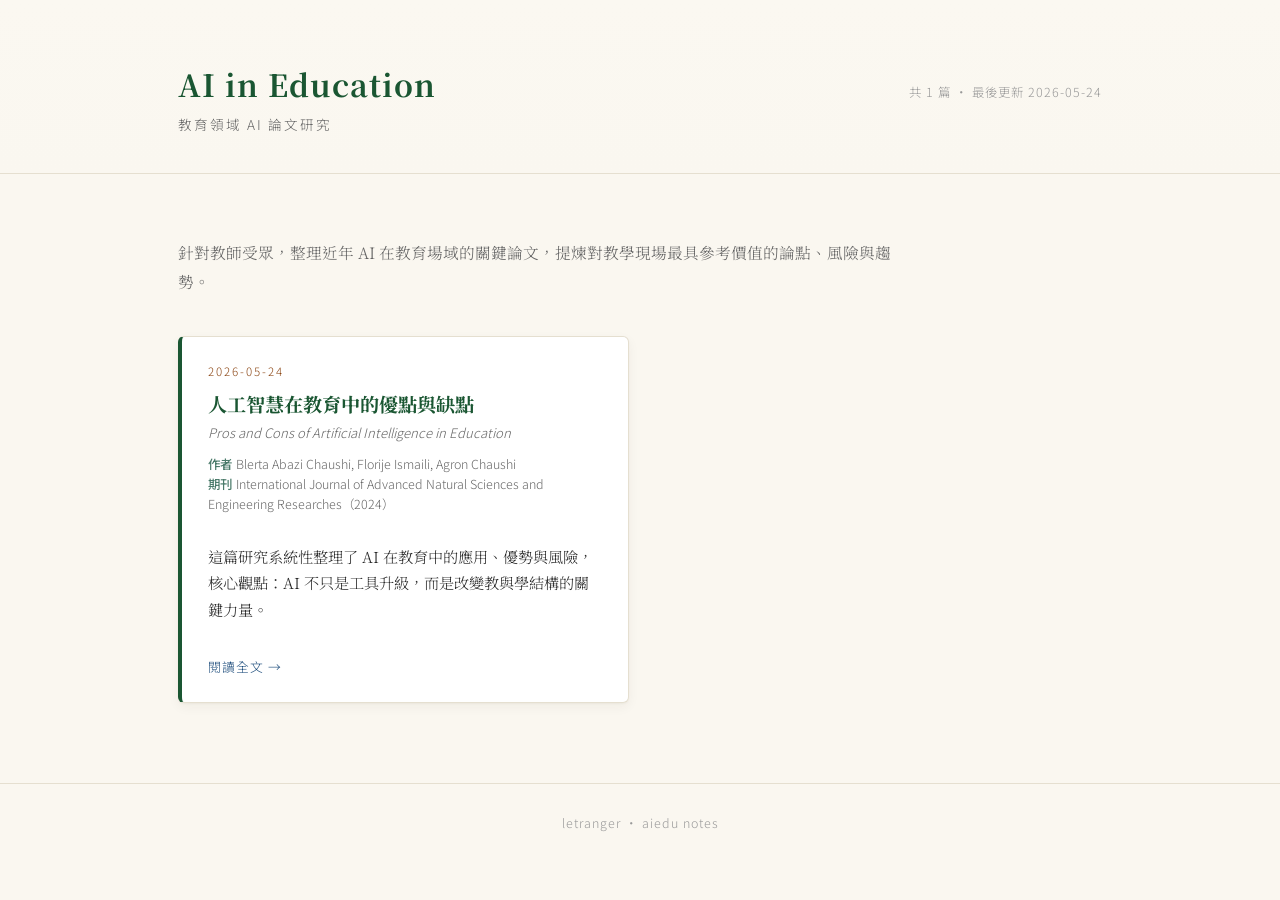
==== index.html @ 19902842 "Initial commit: aiedu paper notes site - Card-based static site for AI in education paper analyses -" ====
<!DOCTYPE html>
<html lang="zh-Hant">
<head>
<meta charset="UTF-8">
<meta name="viewport" content="width=device-width, initial-scale=1.0">
<title>AI in Education — 教育領域 AI 論文研究</title>
<link rel="stylesheet" href="static/style.css">
</head>
<body>
<header class="site-header">
  <div class="container">
    <div>
      <h1 class="site-title"><a href="index.html">AI in Education</a></h1>
      <div class="site-subtitle">教育領域 AI 論文研究</div>
    </div>
    <div class="site-meta">共 1 篇 · 最後更新 2026-05-24</div>
  </div>
</header>

<main class="index">
  <div class="container">
    <p class="intro">針對教師受眾，整理近年 AI 在教育場域的關鍵論文，提煉對教學現場最具參考價值的論點、風險與趨勢。</p>
    <div class="card-grid">
      <a class="paper-card" href="p/pros_cons_ai_edu.html">
        <div class="pc-date">2026-05-24</div>
        <h2 class="pc-title">人工智慧在教育中的優點與缺點</h2>
        <div class="pc-original">Pros and Cons of Artificial Intelligence in Education</div>
        <div class="pc-meta">
          <div><strong>作者</strong>Blerta Abazi Chaushi, Florije Ismaili, Agron Chaushi</div>
          <div><strong>期刊</strong>International Journal of Advanced Natural Sciences and Engineering Researches（2024）</div>
        </div>
        <p class="pc-abstract">這篇研究系統性整理了 AI 在教育中的應用、優勢與風險，核心觀點：AI 不只是工具升級，而是改變教與學結構的關鍵力量。</p>
        <div class="pc-cta">閱讀全文 →</div>
      </a>
    </div>
  </div>
</main>

<footer class="site-footer">
  <div class="container">letranger · aiedu notes</div>
</footer>
</body>
</html>
---- static/style.css ----
/* ============================================================
   AI in Education — Paper Notes
   Palette inspired by muse.css: 墨綠 / 深藍 / 赭褐 on 暖白
   ============================================================ */
@import url('https://fonts.googleapis.com/css2?family=Noto+Serif+TC:wght@300;400;600;700;900&family=Noto+Sans+TC:wght@300;400;500;700&display=swap');

:root {
  --c-primary:    #1a5632;   /* 墨綠 */
  --c-secondary:  #1a4a7a;   /* 深藍 */
  --c-accent:     #8b4513;   /* 赭褐 */
  --c-subtle:     #4a7a6a;   /* 灰綠 */
  --c-text:       #2c2c2c;
  --c-text-light: #666;
  --c-text-dim:   #999;
  --c-bg:         #faf7f0;   /* 暖白底 */
  --c-bg-card:    #ffffff;
  --c-bg-soft:    #f3efe5;
  --c-border:     #e5dfd0;
  --c-border-soft:#eee6d3;
  --c-link:       #1a5a9c;
  --c-link-visit: #6a5aac;
  --font-serif:   'Noto Serif TC', Georgia, 'Songti SC', serif;
  --font-sans:    'Noto Sans TC', -apple-system, BlinkMacSystemFont, sans-serif;
  --radius:       6px;
  --shadow-card:  0 1px 2px rgba(60,40,20,.04), 0 4px 12px rgba(60,40,20,.05);
  --shadow-hover: 0 2px 4px rgba(60,40,20,.06), 0 12px 28px rgba(60,40,20,.10);
}

* { box-sizing: border-box; }
html { scroll-behavior: smooth; }
body {
  margin: 0;
  background: var(--c-bg);
  color: var(--c-text);
  font-family: var(--font-serif);
  font-weight: 300;
  line-height: 1.85;
  -webkit-font-smoothing: antialiased;
}

.container { max-width: 980px; margin: 0 auto; padding: 0 28px; }

/* ===== Site header ===== */
.site-header {
  border-bottom: 1px solid var(--c-border);
  background: linear-gradient(180deg, #fbf8f1 0%, var(--c-bg) 100%);
  padding: 56px 0 36px;
}
.site-header .container { display: flex; align-items: baseline; justify-content: space-between; flex-wrap: wrap; gap: 16px; }
.site-title {
  font-family: var(--font-serif);
  font-weight: 700;
  font-size: 1.9rem;
  color: var(--c-primary);
  letter-spacing: 1px;
  margin: 0;
}
.site-title a { color: inherit; text-decoration: none; }
.site-subtitle {
  font-family: var(--font-sans);
  font-size: 0.85rem;
  color: var(--c-text-light);
  letter-spacing: 2px;
}
.site-meta {
  font-family: var(--font-sans);
  font-size: 0.78rem;
  color: var(--c-text-dim);
  letter-spacing: 1px;
}

/* ===== Index: card grid ===== */
main.index { padding: 48px 0 80px; }
.intro {
  margin-bottom: 40px;
  color: var(--c-text-light);
  font-size: 0.98rem;
  max-width: 720px;
}
.card-grid {
  display: grid;
  grid-template-columns: 1fr;
  gap: 22px;
}
@media (min-width: 720px) {
  .card-grid { grid-template-columns: 1fr 1fr; }
}

.paper-card {
  display: flex; flex-direction: column;
  background: var(--c-bg-card);
  border: 1px solid var(--c-border);
  border-left: 4px solid var(--c-primary);
  border-radius: var(--radius);
  padding: 24px 26px;
  box-shadow: var(--shadow-card);
  transition: transform .2s ease, box-shadow .2s ease, border-left-color .2s ease;
  text-decoration: none;
  color: inherit;
}
.paper-card:hover {
  transform: translateY(-2px);
  box-shadow: var(--shadow-hover);
  border-left-color: var(--c-secondary);
}
.paper-card .pc-date {
  font-family: var(--font-sans);
  font-size: 0.72rem;
  letter-spacing: 2px;
  color: var(--c-accent);
  text-transform: uppercase;
  margin-bottom: 8px;
}
.paper-card .pc-title {
  font-family: var(--font-serif);
  font-weight: 700;
  font-size: 1.2rem;
  color: var(--c-primary);
  line-height: 1.45;
  margin: 0 0 6px;
}
.paper-card .pc-original {
  font-family: var(--font-sans);
  font-style: italic;
  font-size: 0.82rem;
  color: var(--c-text-light);
  margin-bottom: 12px;
  line-height: 1.4;
}
.paper-card .pc-meta {
  font-family: var(--font-sans);
  font-size: 0.78rem;
  color: var(--c-text-light);
  margin-bottom: 14px;
  line-height: 1.6;
}
.paper-card .pc-meta strong {
  font-weight: 500;
  color: var(--c-subtle);
  margin-right: 4px;
}
.paper-card .pc-abstract {
  font-size: 0.95rem;
  color: var(--c-text);
  line-height: 1.75;
  flex-grow: 1;
}
.paper-card .pc-cta {
  margin-top: 16px;
  font-family: var(--font-sans);
  font-size: 0.8rem;
  color: var(--c-secondary);
  letter-spacing: 1px;
}
.paper-card:hover .pc-cta { color: var(--c-primary); }

/* ===== Paper page ===== */
.paper-header {
  padding: 48px 0 28px;
  border-bottom: 1px solid var(--c-border);
  background: linear-gradient(180deg, #fbf8f1 0%, var(--c-bg) 100%);
}
.back-link {
  font-family: var(--font-sans);
  font-size: 0.8rem;
  color: var(--c-text-light);
  text-decoration: none;
  letter-spacing: 1px;
}
.back-link:hover { color: var(--c-primary); }
.paper-date {
  display: inline-block;
  margin-top: 18px;
  font-family: var(--font-sans);
  font-size: 0.72rem;
  letter-spacing: 3px;
  color: var(--c-accent);
  text-transform: uppercase;
}
.paper-title {
  font-family: var(--font-serif);
  font-weight: 900;
  font-size: 2rem;
  color: var(--c-primary);
  line-height: 1.4;
  margin: 8px 0 6px;
}
.paper-original-title {
  font-family: var(--font-sans);
  font-style: italic;
  color: var(--c-text-light);
  font-size: 1rem;
  margin-bottom: 18px;
}
.paper-meta-block {
  font-family: var(--font-sans);
  font-size: 0.88rem;
  color: var(--c-text);
  background: var(--c-bg-soft);
  border: 1px solid var(--c-border-soft);
  border-radius: var(--radius);
  padding: 16px 20px;
  margin-top: 8px;
  line-height: 1.9;
}
.paper-meta-block .row { display: flex; gap: 8px; }
.paper-meta-block .label {
  flex: 0 0 84px;
  color: var(--c-subtle);
  font-weight: 500;
  letter-spacing: 1px;
}
.paper-meta-block a { color: var(--c-link); text-decoration: none; border-bottom: 1px dashed var(--c-link); }
.paper-meta-block a:hover { color: var(--c-primary); border-bottom-style: solid; }

.abstract-block {
  margin: 28px 0 0;
  padding: 18px 22px;
  border-left: 4px solid var(--c-secondary);
  background: #eef3f9;
  border-radius: 0 var(--radius) var(--radius) 0;
  font-size: 1rem;
  color: var(--c-text);
}
.abstract-block .label {
  display: block;
  font-family: var(--font-sans);
  font-size: 0.72rem;
  letter-spacing: 3px;
  color: var(--c-secondary);
  margin-bottom: 6px;
  text-transform: uppercase;
}

/* ===== Article body (org-exported HTML) ===== */
article.paper-body {
  padding: 40px 0 80px;
  font-size: 1rem;
}
article.paper-body h1,
article.paper-body h2,
article.paper-body h3,
article.paper-body h4 {
  font-family: var(--font-serif);
  line-height: 1.4;
}
article.paper-body h2 {
  margin: 48px 0 16px;
  padding: 8px 14px;
  color: var(--c-secondary);
  font-size: 1.45rem;
  font-weight: 700;
  border-left: 6px solid var(--c-secondary);
  background: #eef3f9;
  border-radius: 0 var(--radius) var(--radius) 0;
}
article.paper-body h3 {
  margin: 32px 0 12px;
  padding: 5px 12px;
  color: var(--c-primary);
  font-size: 1.18rem;
  font-weight: 700;
  border-left: 5px solid var(--c-primary);
  border-bottom: 1px solid var(--c-border);
}
article.paper-body h4 {
  margin: 24px 0 10px;
  padding: 3px 10px;
  color: var(--c-accent);
  font-size: 1.05rem;
  font-weight: 700;
  border-left: 4px solid var(--c-accent);
}
article.paper-body p { margin: 0 0 16px; }
article.paper-body ul,
article.paper-body ol {
  margin: 0 0 18px;
  padding-left: 28px;
}
article.paper-body li { margin-bottom: 6px; }
article.paper-body a {
  color: var(--c-link);
  text-decoration: none;
  border-bottom: 1px dashed var(--c-link);
}
article.paper-body a:hover { color: var(--c-primary); border-bottom-style: solid; }
article.paper-body strong { color: var(--c-accent); font-weight: 700; }
article.paper-body blockquote {
  margin: 18px 0;
  padding: 10px 18px;
  border-left: 4px solid var(--c-subtle);
  background: var(--c-bg-soft);
  color: var(--c-text-light);
  border-radius: 0 var(--radius) var(--radius) 0;
}
article.paper-body code {
  font-family: 'SF Mono', Menlo, Consolas, monospace;
  font-size: 0.92em;
  background: #f1ede0;
  padding: 1px 6px;
  border-radius: 3px;
  color: var(--c-accent);
}

/* ===== Footer ===== */
.site-footer {
  border-top: 1px solid var(--c-border);
  padding: 28px 0;
  font-family: var(--font-sans);
  font-size: 0.78rem;
  color: var(--c-text-dim);
  text-align: center;
  letter-spacing: 1px;
}
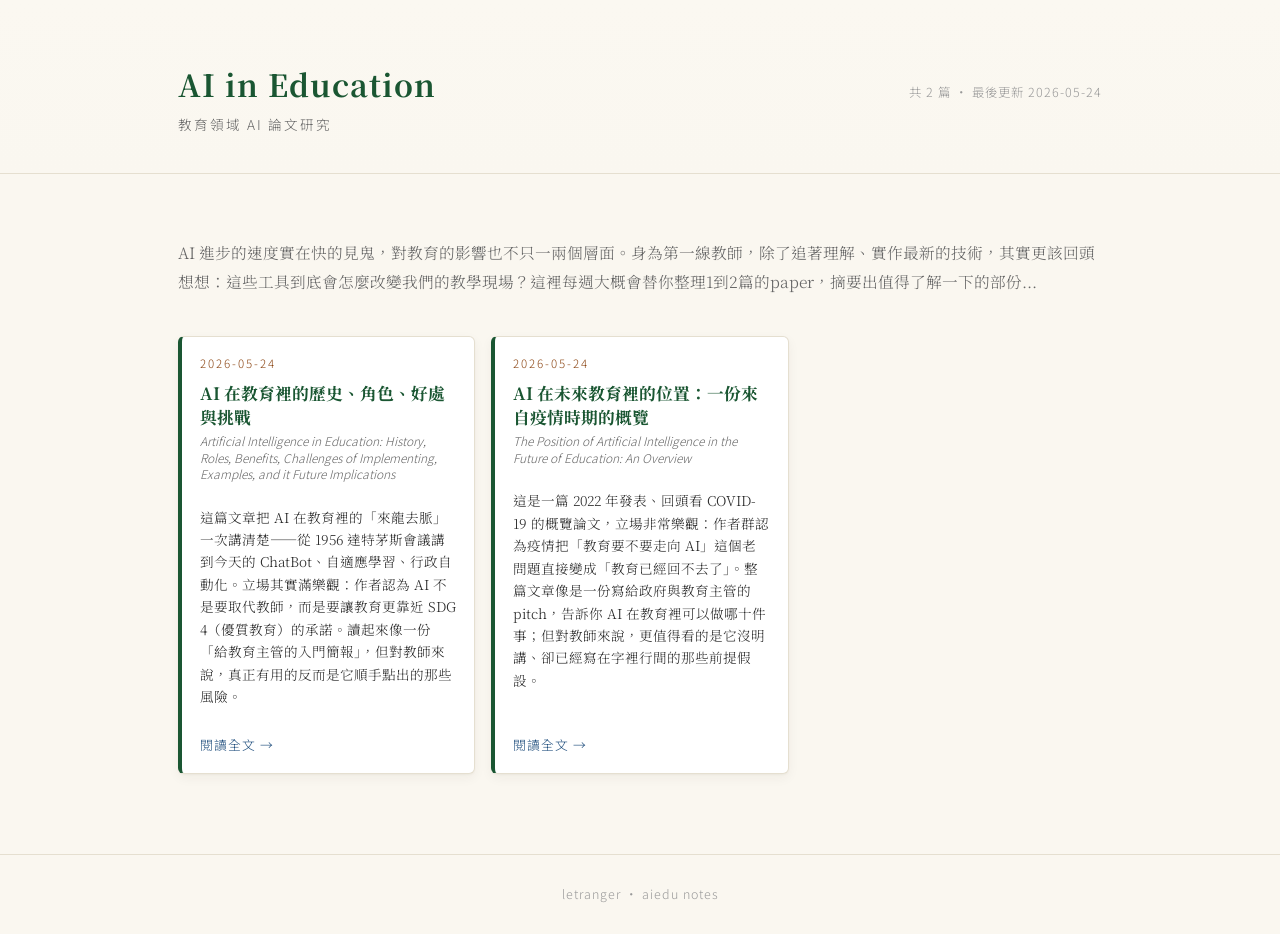
==== commit fda77469: "update notes (2026-05-24) - Queue 4 papers for later posting; index now shows 2 - Slim index cards: " ====
--- a/index.html
+++ b/index.html
@@ -13,23 +13,26 @@
       <h1 class="site-title"><a href="index.html">AI in Education</a></h1>
       <div class="site-subtitle">教育領域 AI 論文研究</div>
     </div>
-    <div class="site-meta">共 1 篇 · 最後更新 2026-05-24</div>
+    <div class="site-meta">共 2 篇 · 最後更新 2026-05-24</div>
   </div>
 </header>
 
 <main class="index">
   <div class="container">
-    <p class="intro">針對教師受眾，整理近年 AI 在教育場域的關鍵論文，提煉對教學現場最具參考價值的論點、風險與趨勢。</p>
+    <p class="intro">AI 進步的速度實在快的見鬼，對教育的影響也不只一兩個層面。身為第一線教師，除了追著理解、實作最新的技術，其實更該回頭想想：這些工具到底會怎麼改變我們的教學現場？這裡每週大概會替你整理1到2篇的paper，摘要出值得了解一下的部份...</p>
     <div class="card-grid">
-      <a class="paper-card" href="p/pros_cons_ai_edu.html">
+      <a class="paper-card" href="p/artificial_intelligence_in_education_his.html">
         <div class="pc-date">2026-05-24</div>
-        <h2 class="pc-title">人工智慧在教育中的優點與缺點</h2>
-        <div class="pc-original">Pros and Cons of Artificial Intelligence in Education</div>
-        <div class="pc-meta">
-          <div><strong>作者</strong>Blerta Abazi Chaushi, Florije Ismaili, Agron Chaushi</div>
-          <div><strong>期刊</strong>International Journal of Advanced Natural Sciences and Engineering Researches（2024）</div>
-        </div>
-        <p class="pc-abstract">這篇研究系統性整理了 AI 在教育中的應用、優勢與風險，核心觀點：AI 不只是工具升級，而是改變教與學結構的關鍵力量。</p>
+        <h2 class="pc-title">AI 在教育裡的歷史、角色、好處與挑戰</h2>
+        <div class="pc-original">Artificial Intelligence in Education: History, Roles, Benefits, Challenges of Implementing, Examples, and it Future Implications</div>
+        <p class="pc-abstract">這篇文章把 AI 在教育裡的「來龍去脈」一次講清楚——從 1956 達特茅斯會議講到今天的 ChatBot、自適應學習、行政自動化。立場其實滿樂觀：作者認為 AI 不是要取代教師，而是要讓教育更靠近 SDG 4（優質教育）的承諾。讀起來像一份「給教育主管的入門簡報」，但對教師來說，真正有用的反而是它順手點出的那些風險。</p>
+        <div class="pc-cta">閱讀全文 →</div>
+      </a>
+      <a class="paper-card" href="p/the_position_of_artificial_intelligence.html">
+        <div class="pc-date">2026-05-24</div>
+        <h2 class="pc-title">AI 在未來教育裡的位置：一份來自疫情時期的概覽</h2>
+        <div class="pc-original">The Position of Artificial Intelligence in the Future of Education: An Overview</div>
+        <p class="pc-abstract">這是一篇 2022 年發表、回頭看 COVID-19 的概覽論文，立場非常樂觀：作者群認為疫情把「教育要不要走向 AI」這個老問題直接變成「教育已經回不去了」。整篇文章像是一份寫給政府與教育主管的 pitch，告訴你 AI 在教育裡可以做哪十件事；但對教師來說，更值得看的是它沒明講、卻已經寫在字裡行間的那些前提假設。</p>
         <div class="pc-cta">閱讀全文 →</div>
       </a>
     </div>
--- a/static/style.css
+++ b/static/style.css
@@ -75,15 +75,14 @@
   margin-bottom: 40px;
   color: var(--c-text-light);
   font-size: 0.98rem;
-  max-width: 720px;
 }
 .card-grid {
   display: grid;
   grid-template-columns: 1fr;
-  gap: 22px;
+  gap: 16px;
 }
 @media (min-width: 720px) {
-  .card-grid { grid-template-columns: 1fr 1fr; }
+  .card-grid { grid-template-columns: 1fr 1fr 1fr; }
 }
 
 .paper-card {
@@ -92,7 +91,7 @@
   border: 1px solid var(--c-border);
   border-left: 4px solid var(--c-primary);
   border-radius: var(--radius);
-  padding: 24px 26px;
+  padding: 16px 18px;
   box-shadow: var(--shadow-card);
   transition: transform .2s ease, box-shadow .2s ease, border-left-color .2s ease;
   text-decoration: none;
@@ -114,18 +113,18 @@
 .paper-card .pc-title {
   font-family: var(--font-serif);
   font-weight: 700;
-  font-size: 1.2rem;
+  font-size: 1.05rem;
   color: var(--c-primary);
-  line-height: 1.45;
-  margin: 0 0 6px;
+  line-height: 1.4;
+  margin: 0 0 4px;
 }
 .paper-card .pc-original {
   font-family: var(--font-sans);
   font-style: italic;
-  font-size: 0.82rem;
-  color: var(--c-text-light);
-  margin-bottom: 12px;
-  line-height: 1.4;
+  font-size: 0.75rem;
+  color: var(--c-text-light);
+  margin-bottom: 10px;
+  line-height: 1.35;
 }
 .paper-card .pc-meta {
   font-family: var(--font-sans);
@@ -140,13 +139,13 @@
   margin-right: 4px;
 }
 .paper-card .pc-abstract {
-  font-size: 0.95rem;
+  font-size: 0.85rem;
   color: var(--c-text);
-  line-height: 1.75;
+  line-height: 1.65;
   flex-grow: 1;
 }
 .paper-card .pc-cta {
-  margin-top: 16px;
+  margin-top: 12px;
   font-family: var(--font-sans);
   font-size: 0.8rem;
   color: var(--c-secondary);
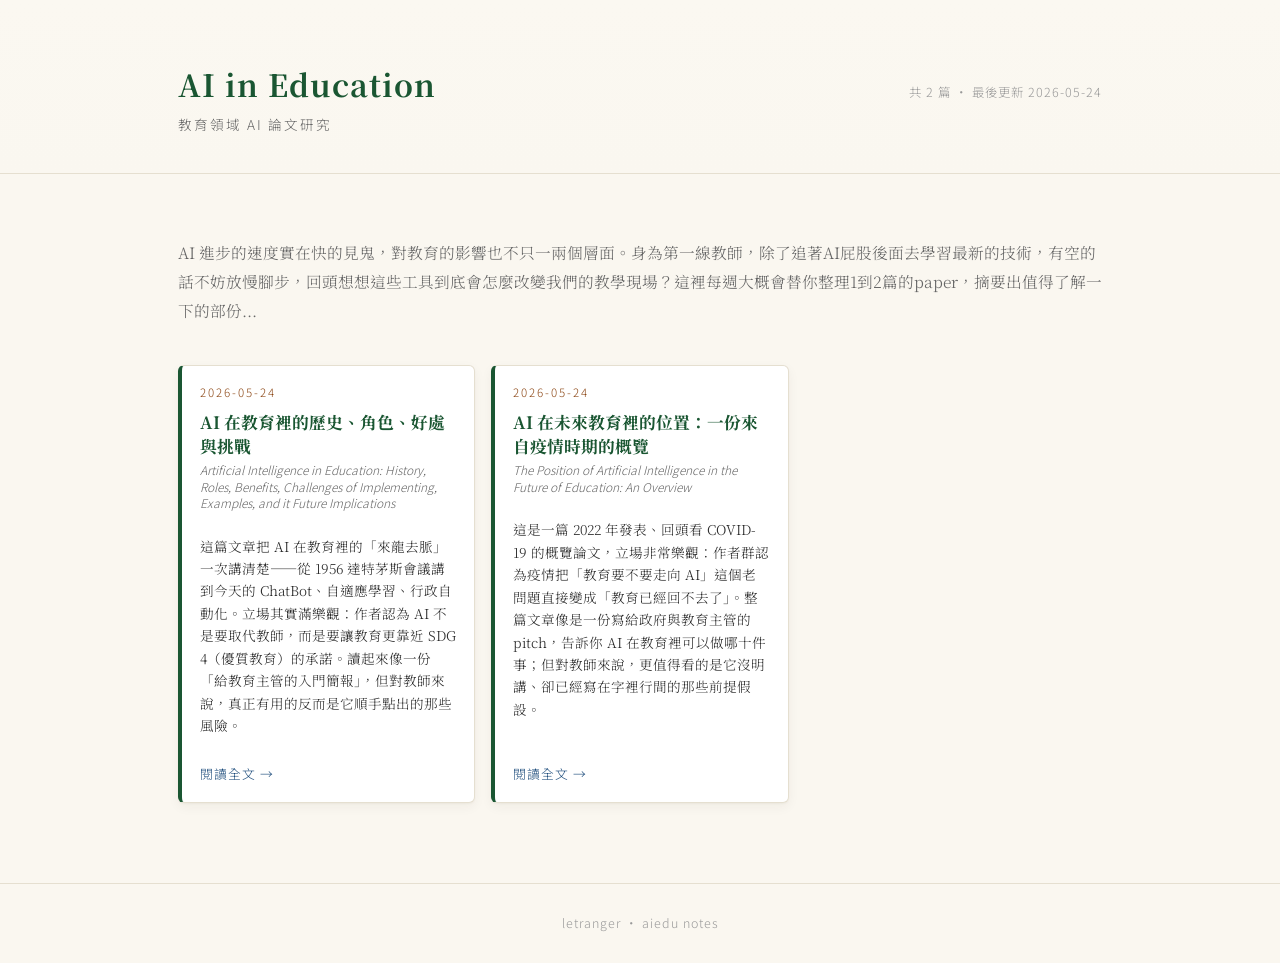
==== commit 5b6c5755: "update notes (2026-05-24)" ====
--- a/index.html
+++ b/index.html
@@ -19,7 +19,7 @@
 
 <main class="index">
   <div class="container">
-    <p class="intro">AI 進步的速度實在快的見鬼，對教育的影響也不只一兩個層面。身為第一線教師，除了追著理解、實作最新的技術，其實更該回頭想想：這些工具到底會怎麼改變我們的教學現場？這裡每週大概會替你整理1到2篇的paper，摘要出值得了解一下的部份...</p>
+    <p class="intro">AI 進步的速度實在快的見鬼，對教育的影響也不只一兩個層面。身為第一線教師，除了追著AI屁股後面去學習最新的技術，有空的話不妨放慢腳步，回頭想想這些工具到底會怎麼改變我們的教學現場？這裡每週大概會替你整理1到2篇的paper，摘要出值得了解一下的部份...</p>
     <div class="card-grid">
       <a class="paper-card" href="p/artificial_intelligence_in_education_his.html">
         <div class="pc-date">2026-05-24</div>
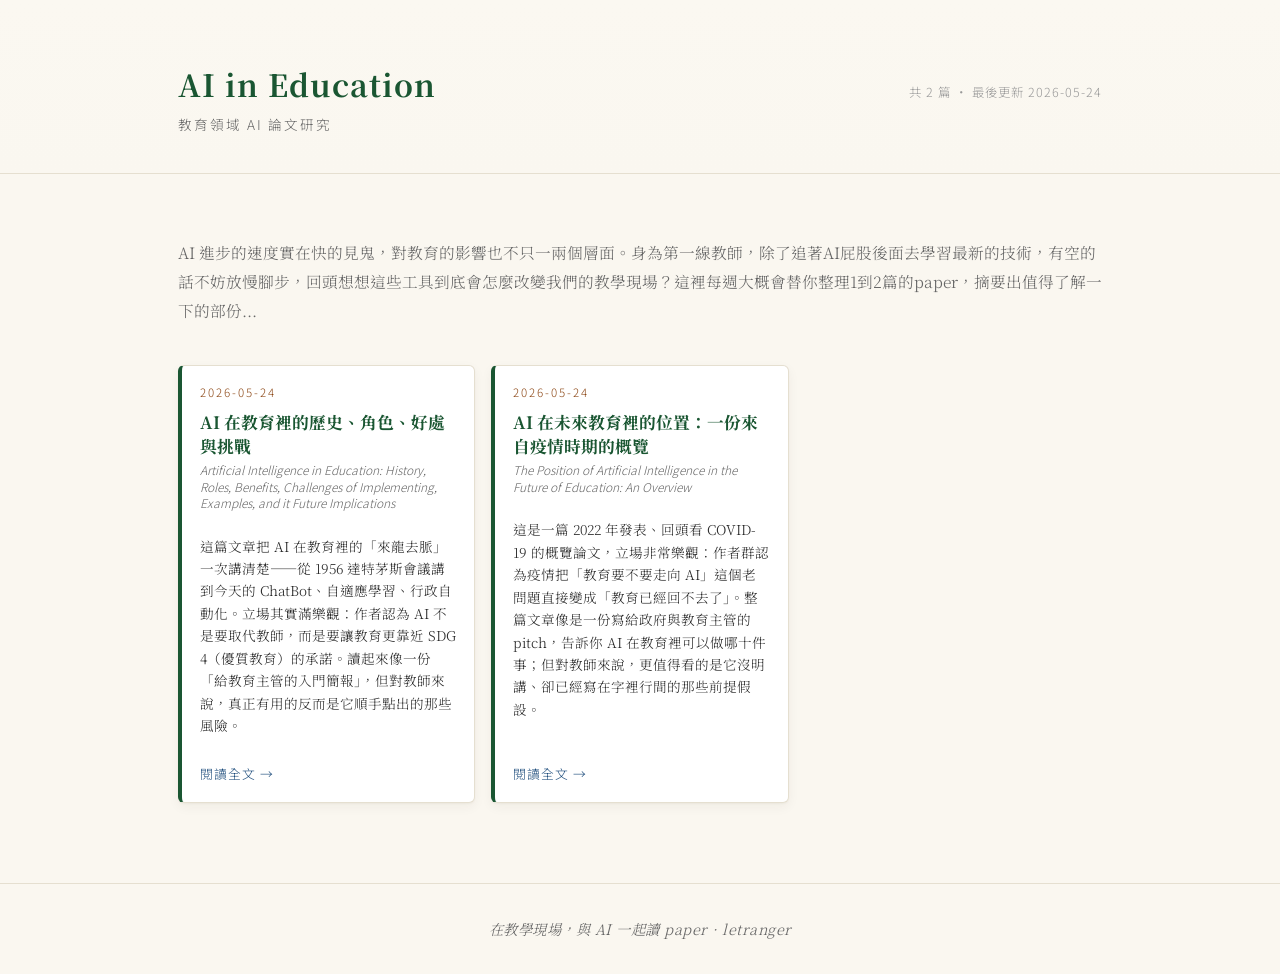
==== commit 554c8da2: "update notes (2026-05-24)" ====
--- a/index.html
+++ b/index.html
@@ -40,7 +40,7 @@
 </main>
 
 <footer class="site-footer">
-  <div class="container">letranger · aiedu notes</div>
+  <div class="container">在教學現場，與 AI 一起讀 paper · letranger</div>
 </footer>
 </body>
 </html>
--- a/static/style.css
+++ b/static/style.css
@@ -304,10 +304,11 @@
 /* ===== Footer ===== */
 .site-footer {
   border-top: 1px solid var(--c-border);
-  padding: 28px 0;
-  font-family: var(--font-sans);
-  font-size: 0.78rem;
-  color: var(--c-text-dim);
+  padding: 32px 0;
+  font-family: var(--font-serif);
+  font-style: italic;
+  font-size: 0.9rem;
+  color: var(--c-text-light);
   text-align: center;
-  letter-spacing: 1px;
-}
+  letter-spacing: 0.5px;
+}
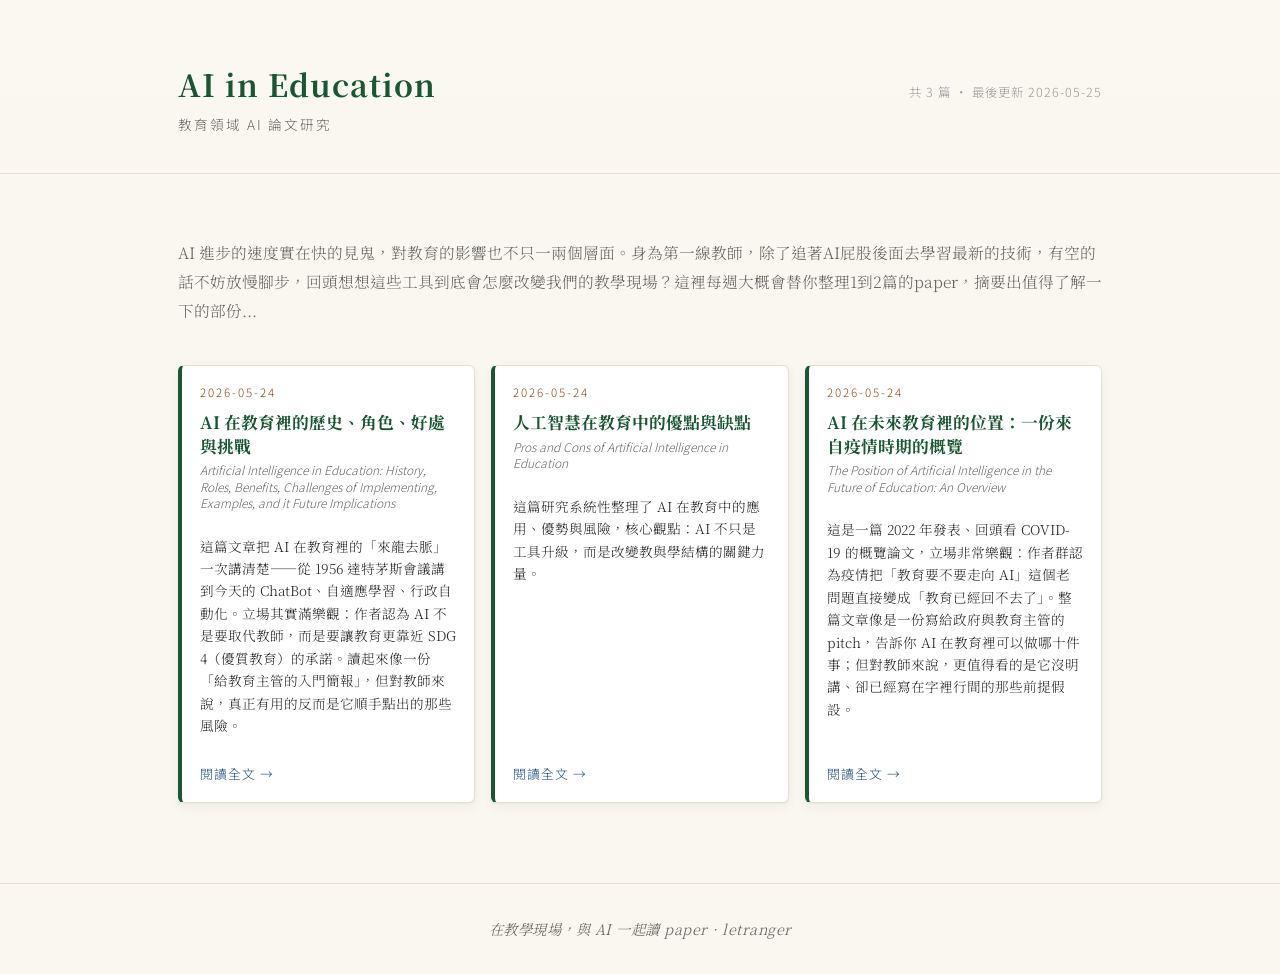
==== commit 5a81794f: "update notes (2026-05-25)" ====
--- a/index.html
+++ b/index.html
@@ -13,7 +13,7 @@
       <h1 class="site-title"><a href="index.html">AI in Education</a></h1>
       <div class="site-subtitle">教育領域 AI 論文研究</div>
     </div>
-    <div class="site-meta">共 2 篇 · 最後更新 2026-05-24</div>
+    <div class="site-meta">共 3 篇 · 最後更新 2026-05-25</div>
   </div>
 </header>
 
@@ -26,6 +26,13 @@
         <h2 class="pc-title">AI 在教育裡的歷史、角色、好處與挑戰</h2>
         <div class="pc-original">Artificial Intelligence in Education: History, Roles, Benefits, Challenges of Implementing, Examples, and it Future Implications</div>
         <p class="pc-abstract">這篇文章把 AI 在教育裡的「來龍去脈」一次講清楚——從 1956 達特茅斯會議講到今天的 ChatBot、自適應學習、行政自動化。立場其實滿樂觀：作者認為 AI 不是要取代教師，而是要讓教育更靠近 SDG 4（優質教育）的承諾。讀起來像一份「給教育主管的入門簡報」，但對教師來說，真正有用的反而是它順手點出的那些風險。</p>
+        <div class="pc-cta">閱讀全文 →</div>
+      </a>
+      <a class="paper-card" href="p/pros_cons_ai_edu.html">
+        <div class="pc-date">2026-05-24</div>
+        <h2 class="pc-title">人工智慧在教育中的優點與缺點</h2>
+        <div class="pc-original">Pros and Cons of Artificial Intelligence in Education</div>
+        <p class="pc-abstract">這篇研究系統性整理了 AI 在教育中的應用、優勢與風險，核心觀點：AI 不只是工具升級，而是改變教與學結構的關鍵力量。</p>
         <div class="pc-cta">閱讀全文 →</div>
       </a>
       <a class="paper-card" href="p/the_position_of_artificial_intelligence.html">
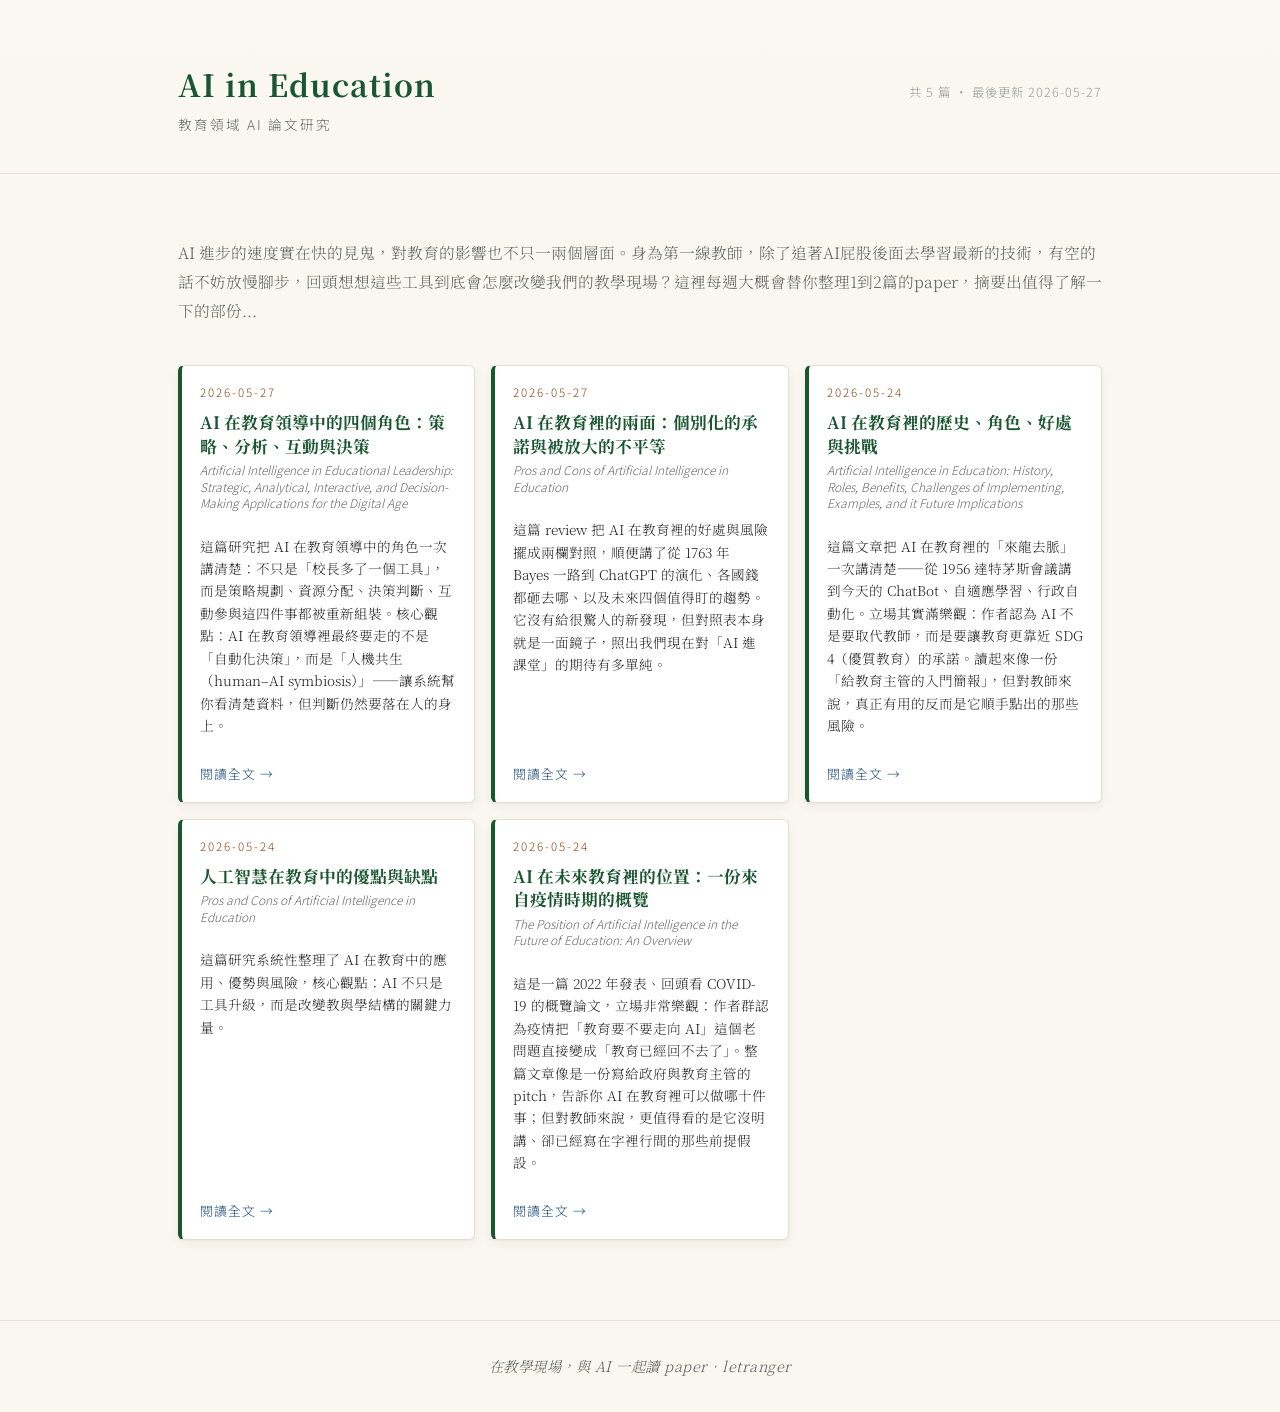
==== commit f6371f1b: "update notes (2026-05-27)" ====
--- a/index.html
+++ b/index.html
@@ -13,7 +13,7 @@
       <h1 class="site-title"><a href="index.html">AI in Education</a></h1>
       <div class="site-subtitle">教育領域 AI 論文研究</div>
     </div>
-    <div class="site-meta">共 3 篇 · 最後更新 2026-05-25</div>
+    <div class="site-meta">共 5 篇 · 最後更新 2026-05-27</div>
   </div>
 </header>
 
@@ -21,6 +21,20 @@
   <div class="container">
     <p class="intro">AI 進步的速度實在快的見鬼，對教育的影響也不只一兩個層面。身為第一線教師，除了追著AI屁股後面去學習最新的技術，有空的話不妨放慢腳步，回頭想想這些工具到底會怎麼改變我們的教學現場？這裡每週大概會替你整理1到2篇的paper，摘要出值得了解一下的部份...</p>
     <div class="card-grid">
+      <a class="paper-card" href="p/7044_articletext_20489_1_10_20250926.html">
+        <div class="pc-date">2026-05-27</div>
+        <h2 class="pc-title">AI 在教育領導中的四個角色：策略、分析、互動與決策</h2>
+        <div class="pc-original">Artificial Intelligence in Educational Leadership: Strategic, Analytical, Interactive, and Decision-Making Applications for the Digital Age</div>
+        <p class="pc-abstract">這篇研究把 AI 在教育領導中的角色一次講清楚：不只是「校長多了一個工具」，而是策略規劃、資源分配、決策判斷、互動參與這四件事都被重新組裝。核心觀點：AI 在教育領導裡最終要走的不是「自動化決策」，而是「人機共生（human–AI symbiosis）」——讓系統幫你看清楚資料，但判斷仍然要落在人的身上。</p>
+        <div class="pc-cta">閱讀全文 →</div>
+      </a>
+      <a class="paper-card" href="p/pros_and_cons_of_artificial_intelligence.html">
+        <div class="pc-date">2026-05-27</div>
+        <h2 class="pc-title">AI 在教育裡的兩面：個別化的承諾與被放大的不平等</h2>
+        <div class="pc-original">Pros and Cons of Artificial Intelligence in Education</div>
+        <p class="pc-abstract">這篇 review 把 AI 在教育裡的好處與風險擺成兩欄對照，順便講了從 1763 年 Bayes 一路到 ChatGPT 的演化、各國錢都砸去哪、以及未來四個值得盯的趨勢。它沒有給很驚人的新發現，但對照表本身就是一面鏡子，照出我們現在對「AI 進課堂」的期待有多單純。</p>
+        <div class="pc-cta">閱讀全文 →</div>
+      </a>
       <a class="paper-card" href="p/artificial_intelligence_in_education_his.html">
         <div class="pc-date">2026-05-24</div>
         <h2 class="pc-title">AI 在教育裡的歷史、角色、好處與挑戰</h2>
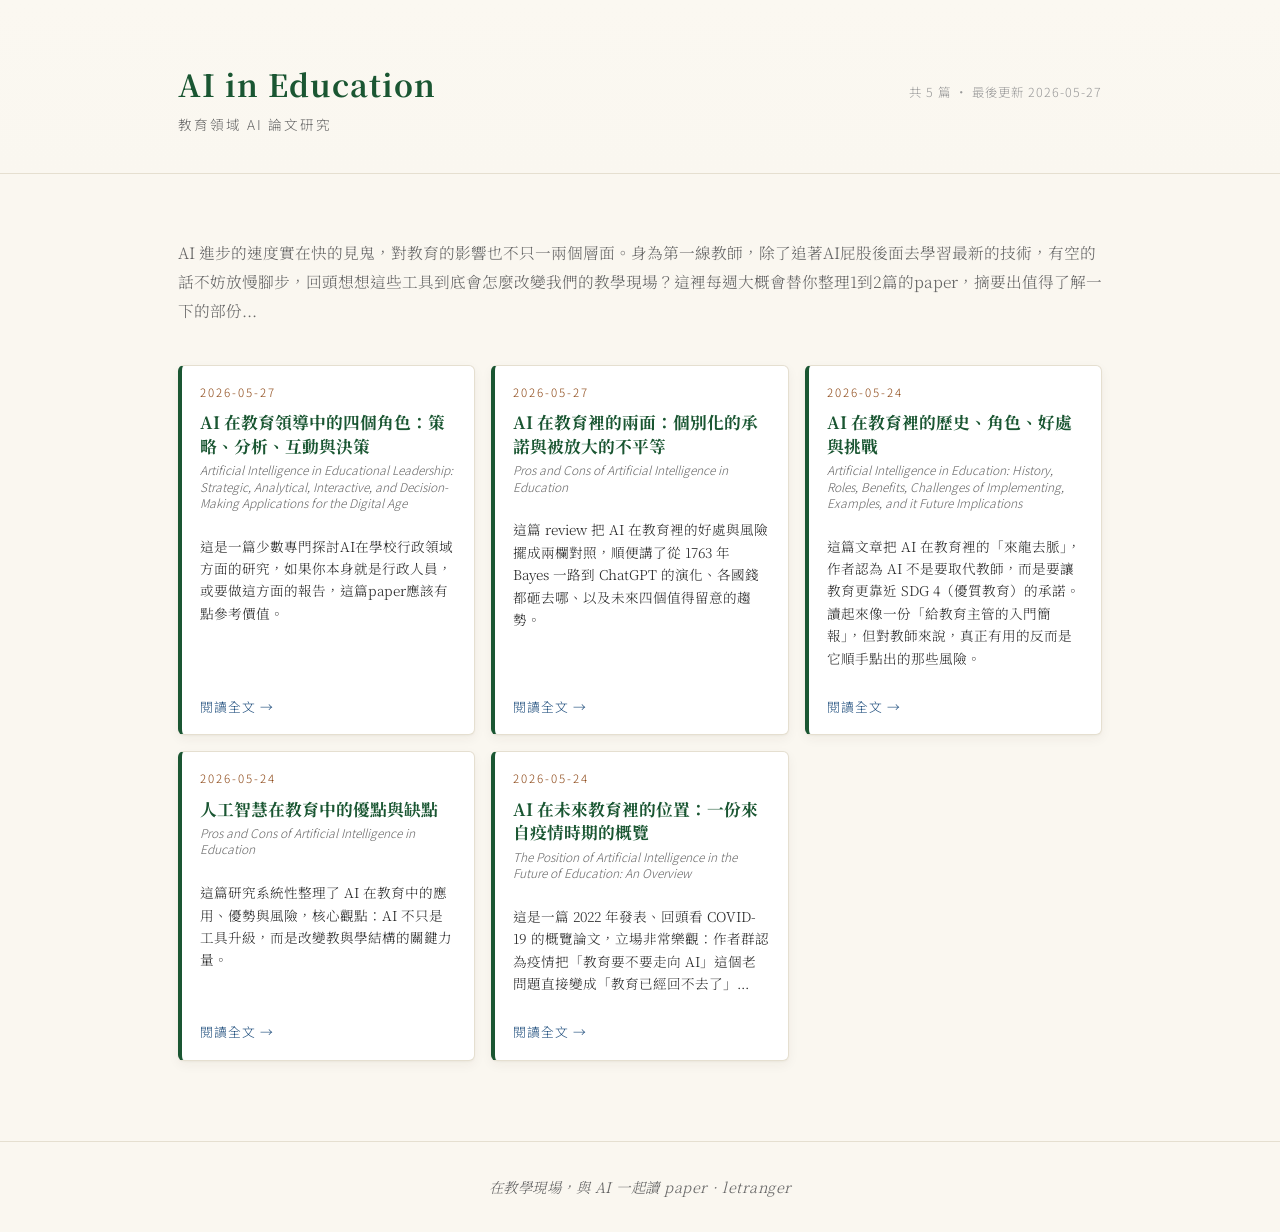
==== commit 83b808f4: "update notes (2026-05-27)" ====
--- a/index.html
+++ b/index.html
@@ -25,21 +25,21 @@
         <div class="pc-date">2026-05-27</div>
         <h2 class="pc-title">AI 在教育領導中的四個角色：策略、分析、互動與決策</h2>
         <div class="pc-original">Artificial Intelligence in Educational Leadership: Strategic, Analytical, Interactive, and Decision-Making Applications for the Digital Age</div>
-        <p class="pc-abstract">這篇研究把 AI 在教育領導中的角色一次講清楚：不只是「校長多了一個工具」，而是策略規劃、資源分配、決策判斷、互動參與這四件事都被重新組裝。核心觀點：AI 在教育領導裡最終要走的不是「自動化決策」，而是「人機共生（human–AI symbiosis）」——讓系統幫你看清楚資料，但判斷仍然要落在人的身上。</p>
+        <p class="pc-abstract">這是一篇少數專門探討AI在學校行政領域方面的研究，如果你本身就是行政人員，或要做這方面的報告，這篇paper應該有點參考價值。</p>
         <div class="pc-cta">閱讀全文 →</div>
       </a>
       <a class="paper-card" href="p/pros_and_cons_of_artificial_intelligence.html">
         <div class="pc-date">2026-05-27</div>
         <h2 class="pc-title">AI 在教育裡的兩面：個別化的承諾與被放大的不平等</h2>
         <div class="pc-original">Pros and Cons of Artificial Intelligence in Education</div>
-        <p class="pc-abstract">這篇 review 把 AI 在教育裡的好處與風險擺成兩欄對照，順便講了從 1763 年 Bayes 一路到 ChatGPT 的演化、各國錢都砸去哪、以及未來四個值得盯的趨勢。它沒有給很驚人的新發現，但對照表本身就是一面鏡子，照出我們現在對「AI 進課堂」的期待有多單純。</p>
+        <p class="pc-abstract">這篇 review 把 AI 在教育裡的好處與風險擺成兩欄對照，順便講了從 1763 年 Bayes 一路到 ChatGPT 的演化、各國錢都砸去哪、以及未來四個值得留意的趨勢。</p>
         <div class="pc-cta">閱讀全文 →</div>
       </a>
       <a class="paper-card" href="p/artificial_intelligence_in_education_his.html">
         <div class="pc-date">2026-05-24</div>
         <h2 class="pc-title">AI 在教育裡的歷史、角色、好處與挑戰</h2>
         <div class="pc-original">Artificial Intelligence in Education: History, Roles, Benefits, Challenges of Implementing, Examples, and it Future Implications</div>
-        <p class="pc-abstract">這篇文章把 AI 在教育裡的「來龍去脈」一次講清楚——從 1956 達特茅斯會議講到今天的 ChatBot、自適應學習、行政自動化。立場其實滿樂觀：作者認為 AI 不是要取代教師，而是要讓教育更靠近 SDG 4（優質教育）的承諾。讀起來像一份「給教育主管的入門簡報」，但對教師來說，真正有用的反而是它順手點出的那些風險。</p>
+        <p class="pc-abstract">這篇文章把 AI 在教育裡的「來龍去脈」，作者認為 AI 不是要取代教師，而是要讓教育更靠近 SDG 4（優質教育）的承諾。讀起來像一份「給教育主管的入門簡報」，但對教師來說，真正有用的反而是它順手點出的那些風險。</p>
         <div class="pc-cta">閱讀全文 →</div>
       </a>
       <a class="paper-card" href="p/pros_cons_ai_edu.html">
@@ -53,7 +53,7 @@
         <div class="pc-date">2026-05-24</div>
         <h2 class="pc-title">AI 在未來教育裡的位置：一份來自疫情時期的概覽</h2>
         <div class="pc-original">The Position of Artificial Intelligence in the Future of Education: An Overview</div>
-        <p class="pc-abstract">這是一篇 2022 年發表、回頭看 COVID-19 的概覽論文，立場非常樂觀：作者群認為疫情把「教育要不要走向 AI」這個老問題直接變成「教育已經回不去了」。整篇文章像是一份寫給政府與教育主管的 pitch，告訴你 AI 在教育裡可以做哪十件事；但對教師來說，更值得看的是它沒明講、卻已經寫在字裡行間的那些前提假設。</p>
+        <p class="pc-abstract">這是一篇 2022 年發表、回頭看 COVID-19 的概覽論文，立場非常樂觀：作者群認為疫情把「教育要不要走向 AI」這個老問題直接變成「教育已經回不去了」...</p>
         <div class="pc-cta">閱讀全文 →</div>
       </a>
     </div>
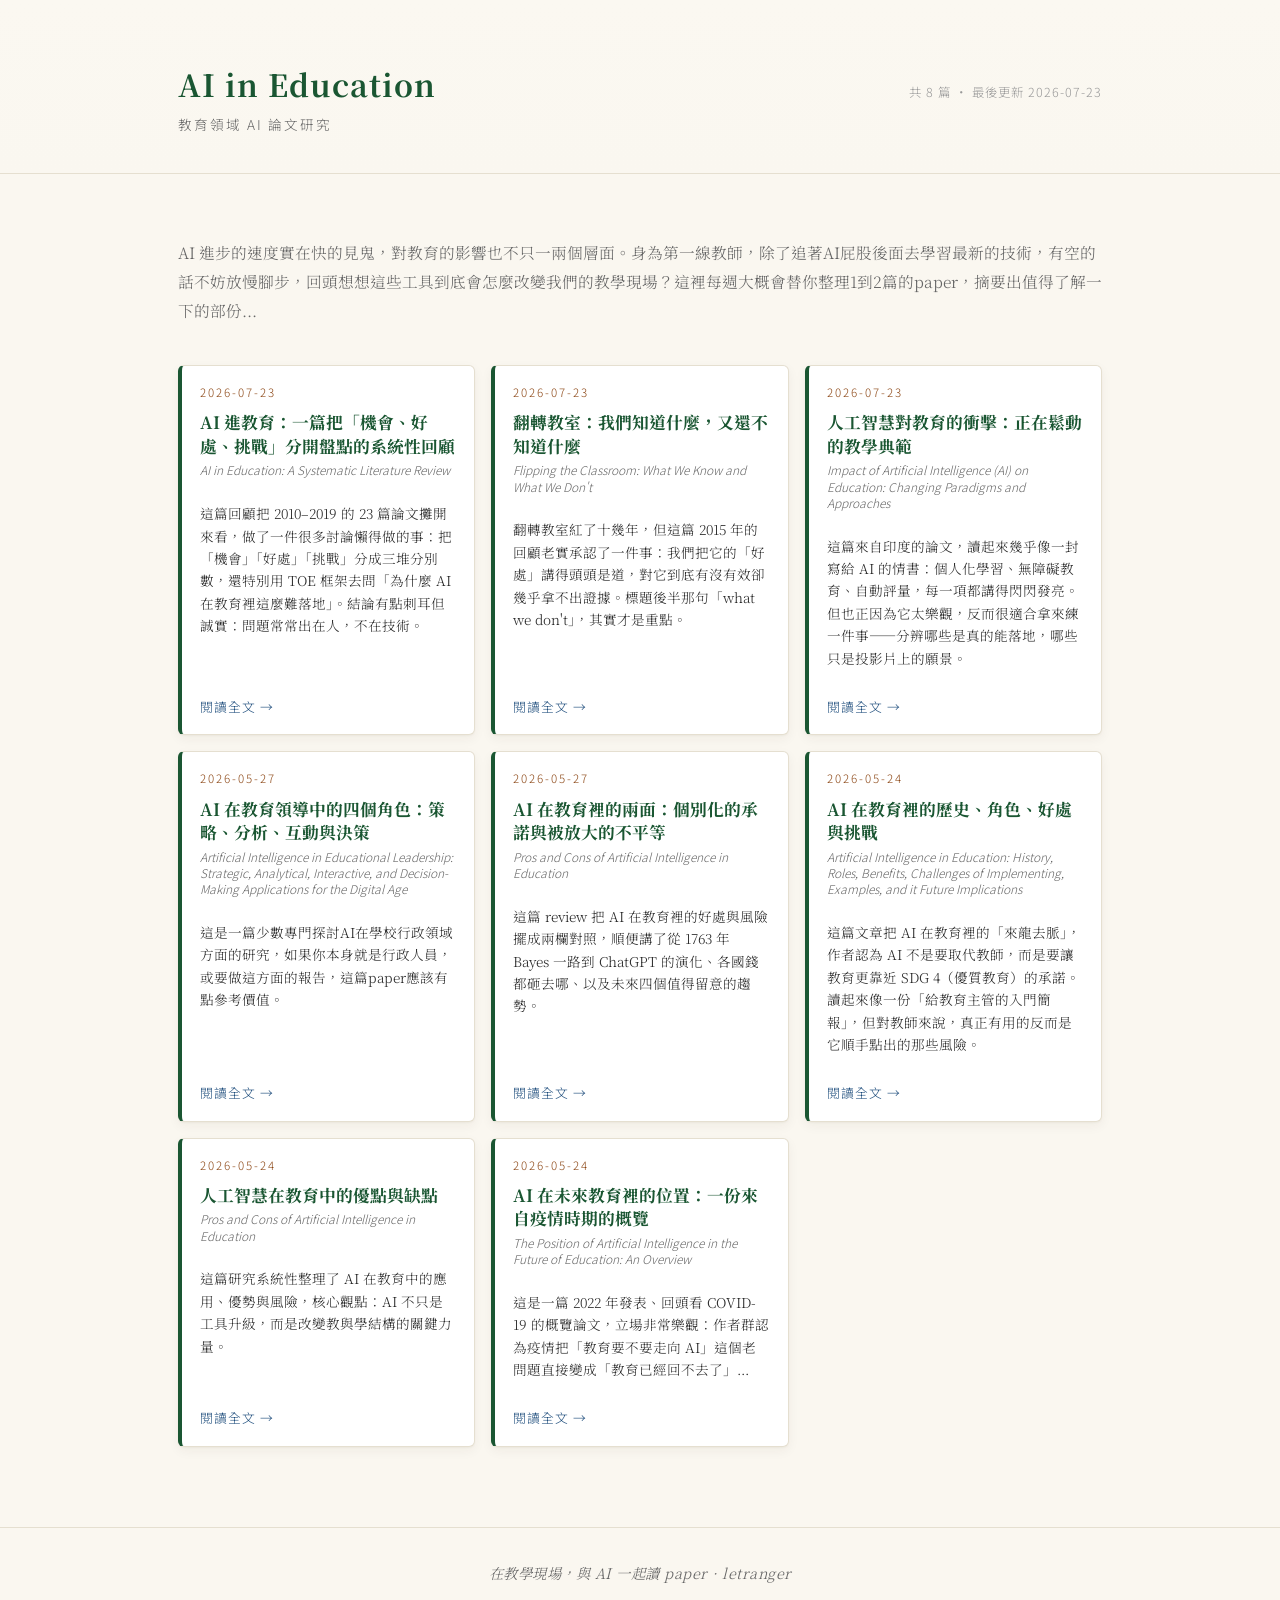
==== commit 4a88227f: "新增 3 篇：AI教育系統性回顧、翻轉教室、AI對教育的衝擊" ====
--- a/index.html
+++ b/index.html
@@ -13,7 +13,7 @@
       <h1 class="site-title"><a href="index.html">AI in Education</a></h1>
       <div class="site-subtitle">教育領域 AI 論文研究</div>
     </div>
-    <div class="site-meta">共 5 篇 · 最後更新 2026-05-27</div>
+    <div class="site-meta">共 8 篇 · 最後更新 2026-07-23</div>
   </div>
 </header>
 
@@ -21,6 +21,27 @@
   <div class="container">
     <p class="intro">AI 進步的速度實在快的見鬼，對教育的影響也不只一兩個層面。身為第一線教師，除了追著AI屁股後面去學習最新的技術，有空的話不妨放慢腳步，回頭想想這些工具到底會怎麼改變我們的教學現場？這裡每週大概會替你整理1到2篇的paper，摘要出值得了解一下的部份...</p>
     <div class="card-grid">
+      <a class="paper-card" href="p/ai_in_education.html">
+        <div class="pc-date">2026-07-23</div>
+        <h2 class="pc-title">AI 進教育：一篇把「機會、好處、挑戰」分開盤點的系統性回顧</h2>
+        <div class="pc-original">AI in Education: A Systematic Literature Review</div>
+        <p class="pc-abstract">這篇回顧把 2010–2019 的 23 篇論文攤開來看，做了一件很多討論懶得做的事：把「機會」「好處」「挑戰」分成三堆分別數，還特別用 TOE 框架去問「為什麼 AI 在教育裡這麼難落地」。結論有點刺耳但誠實：問題常常出在人，不在技術。</p>
+        <div class="pc-cta">閱讀全文 →</div>
+      </a>
+      <a class="paper-card" href="p/flipping_the_classroom_what_we_know_and.html">
+        <div class="pc-date">2026-07-23</div>
+        <h2 class="pc-title">翻轉教室：我們知道什麼，又還不知道什麼</h2>
+        <div class="pc-original">Flipping the Classroom: What We Know and What We Don&#x27;t</div>
+        <p class="pc-abstract">翻轉教室紅了十幾年，但這篇 2015 年的回顧老實承認了一件事：我們把它的「好處」講得頭頭是道，對它到底有沒有效卻幾乎拿不出證據。標題後半那句「what we don&#x27;t」，其實才是重點。</p>
+        <div class="pc-cta">閱讀全文 →</div>
+      </a>
+      <a class="paper-card" href="p/impact_of_artificial_intelligence_ai_on.html">
+        <div class="pc-date">2026-07-23</div>
+        <h2 class="pc-title">人工智慧對教育的衝擊：正在鬆動的教學典範</h2>
+        <div class="pc-original">Impact of Artificial Intelligence (AI) on Education: Changing Paradigms and Approaches</div>
+        <p class="pc-abstract">這篇來自印度的論文，讀起來幾乎像一封寫給 AI 的情書：個人化學習、無障礙教育、自動評量，每一項都講得閃閃發亮。但也正因為它太樂觀，反而很適合拿來練一件事——分辨哪些是真的能落地，哪些只是投影片上的願景。</p>
+        <div class="pc-cta">閱讀全文 →</div>
+      </a>
       <a class="paper-card" href="p/7044_articletext_20489_1_10_20250926.html">
         <div class="pc-date">2026-05-27</div>
         <h2 class="pc-title">AI 在教育領導中的四個角色：策略、分析、互動與決策</h2>
